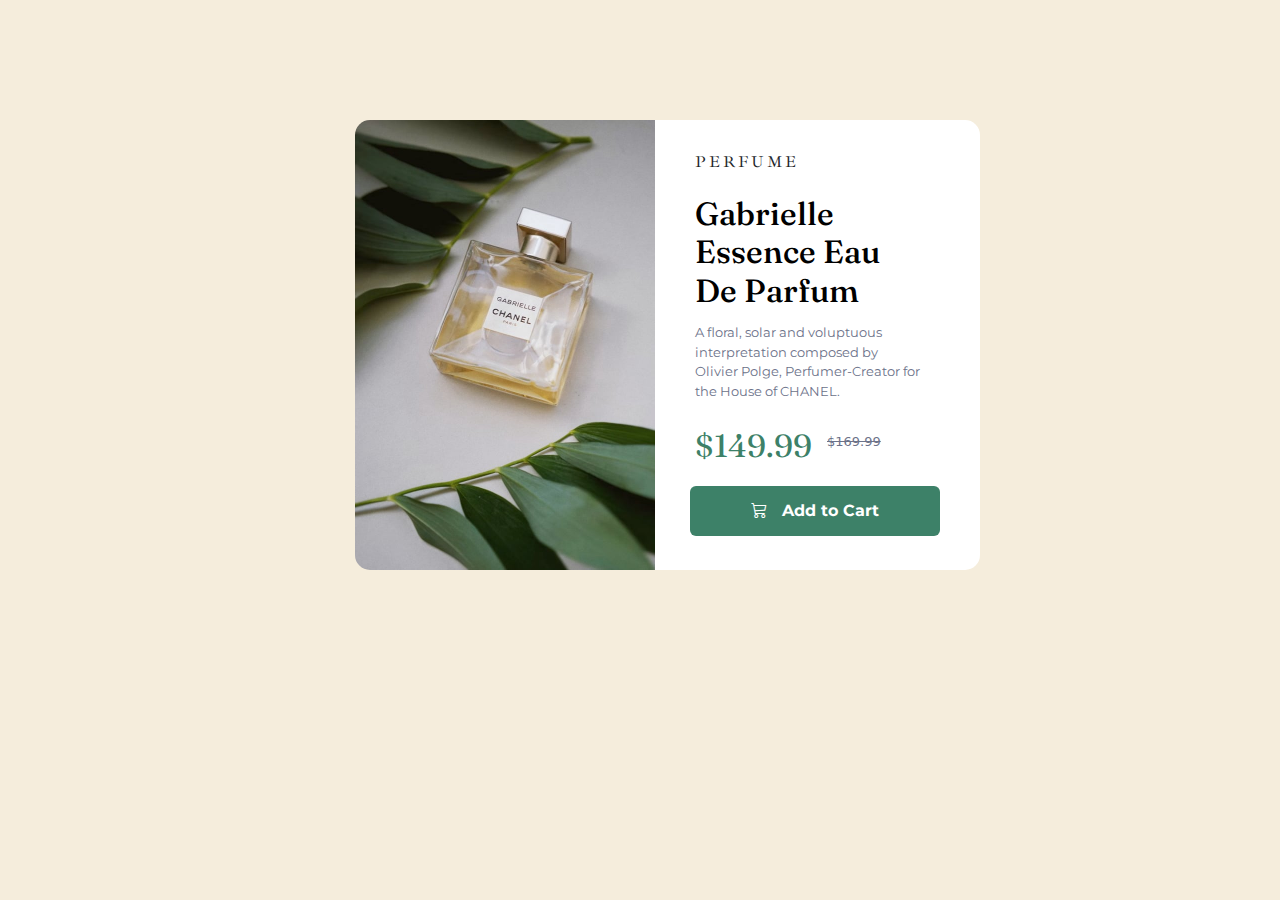
==== index.html @ aa6f0872 "Update index.html" ====
<!DOCTYPE html>
<html lang="en">
<head>
  <meta charset="UTF-8">
  <meta name="viewport" content="width=device-width, initial-scale=1.0"> <!-- displays site properly based on user's device -->
  
  <style> button: hover{
      background-color: #0d543a;
    }
  
  </style> 
  <link rel="icon" type="image/png" sizes="32x32" href="./images/favicon-32x32.png">
  <link rel="preconnect" href="https://fonts.googleapis.com">
  <link rel="preconnect" href="https://fonts.gstatic.com" crossorigin>
  <link href="https://fonts.googleapis.com/css2?family=Fraunces:opsz,wght@9..144,700&family=Ibarra+Real+Nova&family=Montserrat:wght@500;700&display=swap" rel="stylesheet">
      <!-- Latest compiled and minified CSS -->
  <link rel="stylesheet" href="https://cdn.jsdelivr.net/npm/bootstrap@5.2.0/dist/css/bootstrap.min.css">
  <link rel="stylesheet" href="https://cdn.jsdelivr.net/npm/bootstrap-icons@1.9.1/font/bootstrap-icons.css">
  <link rel="stylesheet" href="css/styles.css">

  <title>Product preview card component | Frontend Mentor  </title>

</head>
<body>



<div class="info">
  <div class="card-img" >
    <img src="images/image-product-desktop.jpg" alt="perfume-img">
  </div>

  <div class="card-content-box">
  
  <div class="content-text">  
      <p class="perfume-text">PERFUME</p>
      <h1 class="heading">  Gabrielle Essence Eau De Parfum </h1>
      <p class="content-para">A floral, solar and voluptuous interpretation composed by Olivier Polge,
        Perfumer-Creator for the House of CHANEL.</p>
        
  <div class="price-new">
         <p> $149.99 </p>
  </div>
        
  <div class="price-old">
        <p> $169.99</p>
  </div>
    
  </div>

  <button type="button" class="addToCartBtn btn btn-large" name="addToCart" ><i class="bi bi-cart3"></i>Add to Cart</button>
  
</div>

</div>
<script src="https://cdn.jsdelivr.net/npm/bootstrap@5.2.0/dist/js/bootstrap.bundle.min.js" integrity="sha384-A3rJD856KowSb7dwlZdYEkO39Gagi7vIsF0jrRAoQmDKKtQBHUuLZ9AsSv4jD4Xa" crossorigin="anonymous"></script>
</body>
<!-- <footer>
  <div class="footer-div">
    Challenge by <a href="https://www.frontendmentor.io?ref=challenge" target="_blank">Frontend Mentor</a>.
    Coded by <a href="#">Your Name Here</a>.

  </div>
</footer> -->

</html>
---- css/styles.css ----
body{
  background-color: #F5EDDC;
}

img{
  width: 300px;
  height: 450px;
  border-radius: 15px 0 0 15px;
  position: relative;
  right: 15px;
  float: left;
}

.heading {
  font-size: xx-large;
  color: black;
  font-family: 'Fraunces', serif;
}

.perfume-text{
  font-family: 'Ibarra Real Nova', serif;
  letter-spacing: 3px;
  padding-bottom: 5px;
}

.content-text{
  position: relative;
  left: 25px;
  padding-right: 75px;
  padding-top: 20px;
  padding-left: 20px;
}

.content-para{
  color: hsl(228, 12%, 48%);
  font-family: Montserrat, sans-serif;
  padding-top: 5px;
  padding-bottom: 5px;
  font-size: small;
}

.price-new {
  color: #3d8168;
  font-size: xx-large;
  font-family: 'Fraunces', serif;
  float: left;
}

.price-old{
  position: relative;
  left: 15px;
  top: 10px;
  text-decoration-line: line-through;
  font-size: small;
  color: hsl(228, 12%, 48%);
}

.info{
  position: absolute;
  top: 120px;
  left: 370px;
}

.card-content-box{
  width: 610px;
  height: 450px;
  position: relative;
  /* left: 30px; */
  border-radius: 0 15px 15px 0;
  padding: 10px 10px 10px 10px;
  background-color: white;
  z-index: -1;
}


.addToCartBtn{
  position: relative;
  background-color: #3d8168;
  color: white;
  border: 0px;
  width: 250px;
  height: 50px;
  left: 20px;
  font-family: Montserrat, sans-serif;
  font-weight: bold;
}

  button: hover{
  background-color: dark-green;
  
  
}

.bi-cart3{
  padding-right: 15px;
  font-weight: bolder;
} 


/* .footer-div{
  position: absolute;
  bottom: 50px;
  left: 400px;
} */
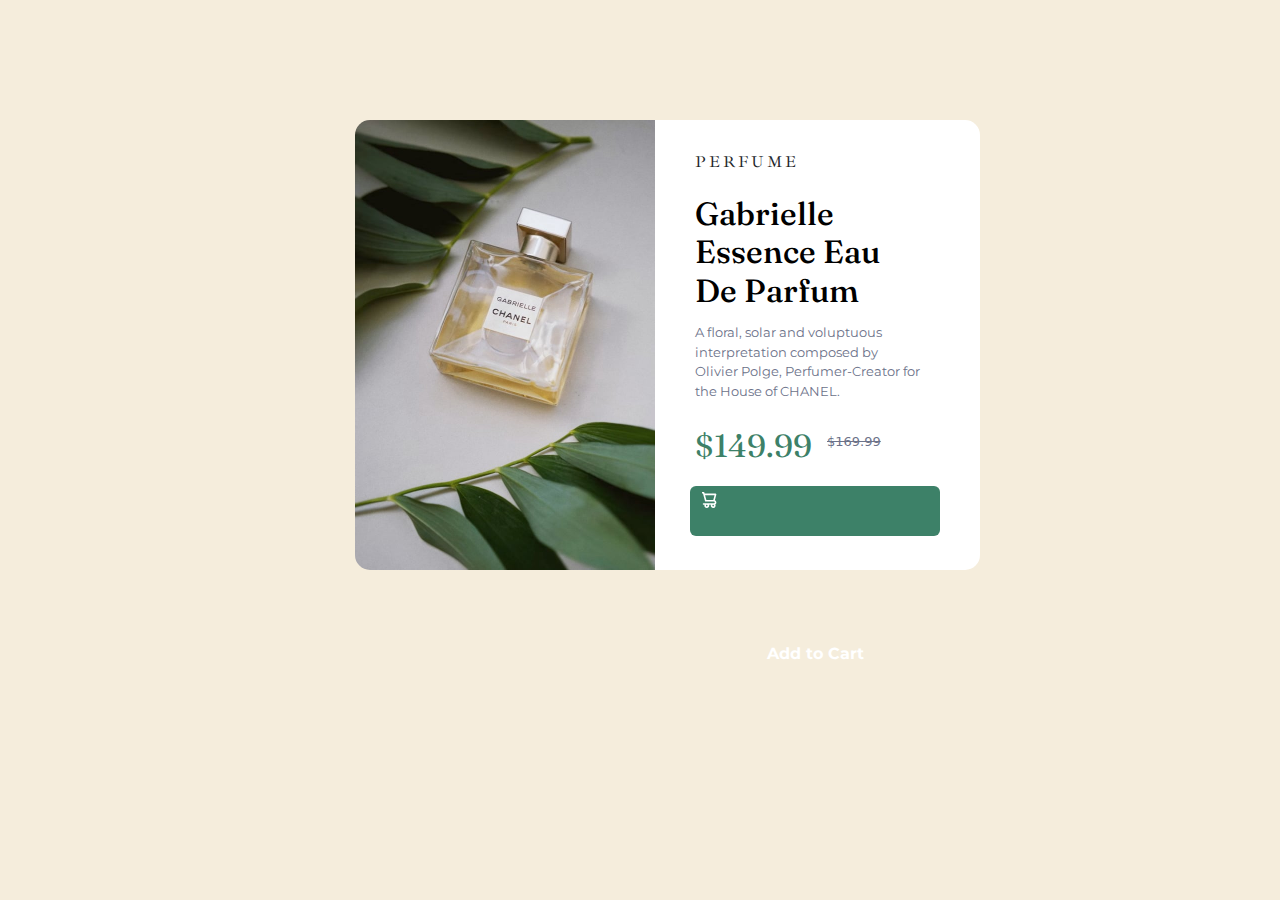
==== commit 8d14f41c: "Update index.html" ====
--- a/index.html
+++ b/index.html
@@ -3,12 +3,7 @@
 <head>
   <meta charset="UTF-8">
   <meta name="viewport" content="width=device-width, initial-scale=1.0"> <!-- displays site properly based on user's device -->
-  
-  <style> button: hover{
-      background-color: #0d543a;
-    }
-  
-  </style> 
+ 
   <link rel="icon" type="image/png" sizes="32x32" href="./images/favicon-32x32.png">
   <link rel="preconnect" href="https://fonts.googleapis.com">
   <link rel="preconnect" href="https://fonts.gstatic.com" crossorigin>
@@ -48,7 +43,10 @@
     
   </div>
 
-  <button type="button" class="addToCartBtn btn btn-large" name="addToCart" ><i class="bi bi-cart3"></i>Add to Cart</button>
+  <button type="button" class="btn btn-primary addToCartBtn" name="addToCart" >
+    <svg class="cartIcon"  xmlns="http://www.w3.org/2000/svg"><path d="M14.383 10.388a2.397 2.397 0 0 0-1.518-2.222l1.494-5.593a.8.8 0 0 0-.144-.695.8.8 0 0 0-.631-.28H2.637L2.373.591A.8.8 0 0 0 1.598 0H0v1.598h.983l1.982 7.4a.8.8 0 0 0 .799.59h8.222a.8.8 0 0 1 0 1.599H1.598a.8.8 0 1 0 0 1.598h.943a2.397 2.397 0 1 0 4.507 0h1.885a2.397 2.397 0 1 0 4.331-.376 2.397 2.397 0 0 0 1.12-2.021ZM11.26 7.99H4.395L3.068 3.196h9.477L11.26 7.991Zm-6.465 6.392a.8.8 0 1 1 0-1.598.8.8 0 0 1 0 1.598Zm6.393 0a.8.8 0 1 1 0-1.598.8.8 0 0 1 0 1.598Z" fill="#FFF"/></svg>
+    Add to Cart
+  </button>
   
 </div>
 
--- a/css/styles.css
+++ b/css/styles.css
@@ -2,6 +2,8 @@
 body{
   background-color: #F5EDDC;
 }
+
+/* Perfume Image */
 
 img{
   width: 300px;
@@ -12,17 +14,23 @@
   float: left;
 }
 
+/* Heading */
+
 .heading {
   font-size: xx-large;
   color: black;
   font-family: 'Fraunces', serif;
 }
 
+/* Text Rendering 'PERFUME' */
+
 .perfume-text{
   font-family: 'Ibarra Real Nova', serif;
   letter-spacing: 3px;
   padding-bottom: 5px;
 }
+
+/* Div containing Title and Paragraph */
 
 .content-text{
   position: relative;
@@ -32,6 +40,8 @@
   padding-left: 20px;
 }
 
+/* Paragraph Text */
+
 .content-para{
   color: hsl(228, 12%, 48%);
   font-family: Montserrat, sans-serif;
@@ -40,12 +50,17 @@
   font-size: small;
 }
 
+/* Actual Price */
+
 .price-new {
   color: #3d8168;
   font-size: xx-large;
   font-family: 'Fraunces', serif;
   float: left;
 }
+
+
+/* Old Price */
 
 .price-old{
   position: relative;
@@ -56,10 +71,13 @@
   color: hsl(228, 12%, 48%);
 }
 
+/* Div containers for all contents */
+
 .info{
   position: absolute;
   top: 120px;
   left: 370px;
+  z-index: 1;
 }
 
 .card-content-box{
@@ -73,6 +91,7 @@
   z-index: -1;
 }
 
+/* Add To Cart Button */
 
 .addToCartBtn{
   position: relative;
@@ -84,15 +103,11 @@
   left: 20px;
   font-family: Montserrat, sans-serif;
   font-weight: bold;
+  z-index: 2;
 }
 
-  button: hover{
-  background-color: dark-green;
-  
-  
-}
 
-.bi-cart3{
+.btnIcon{
   padding-right: 15px;
   font-weight: bolder;
 } 
